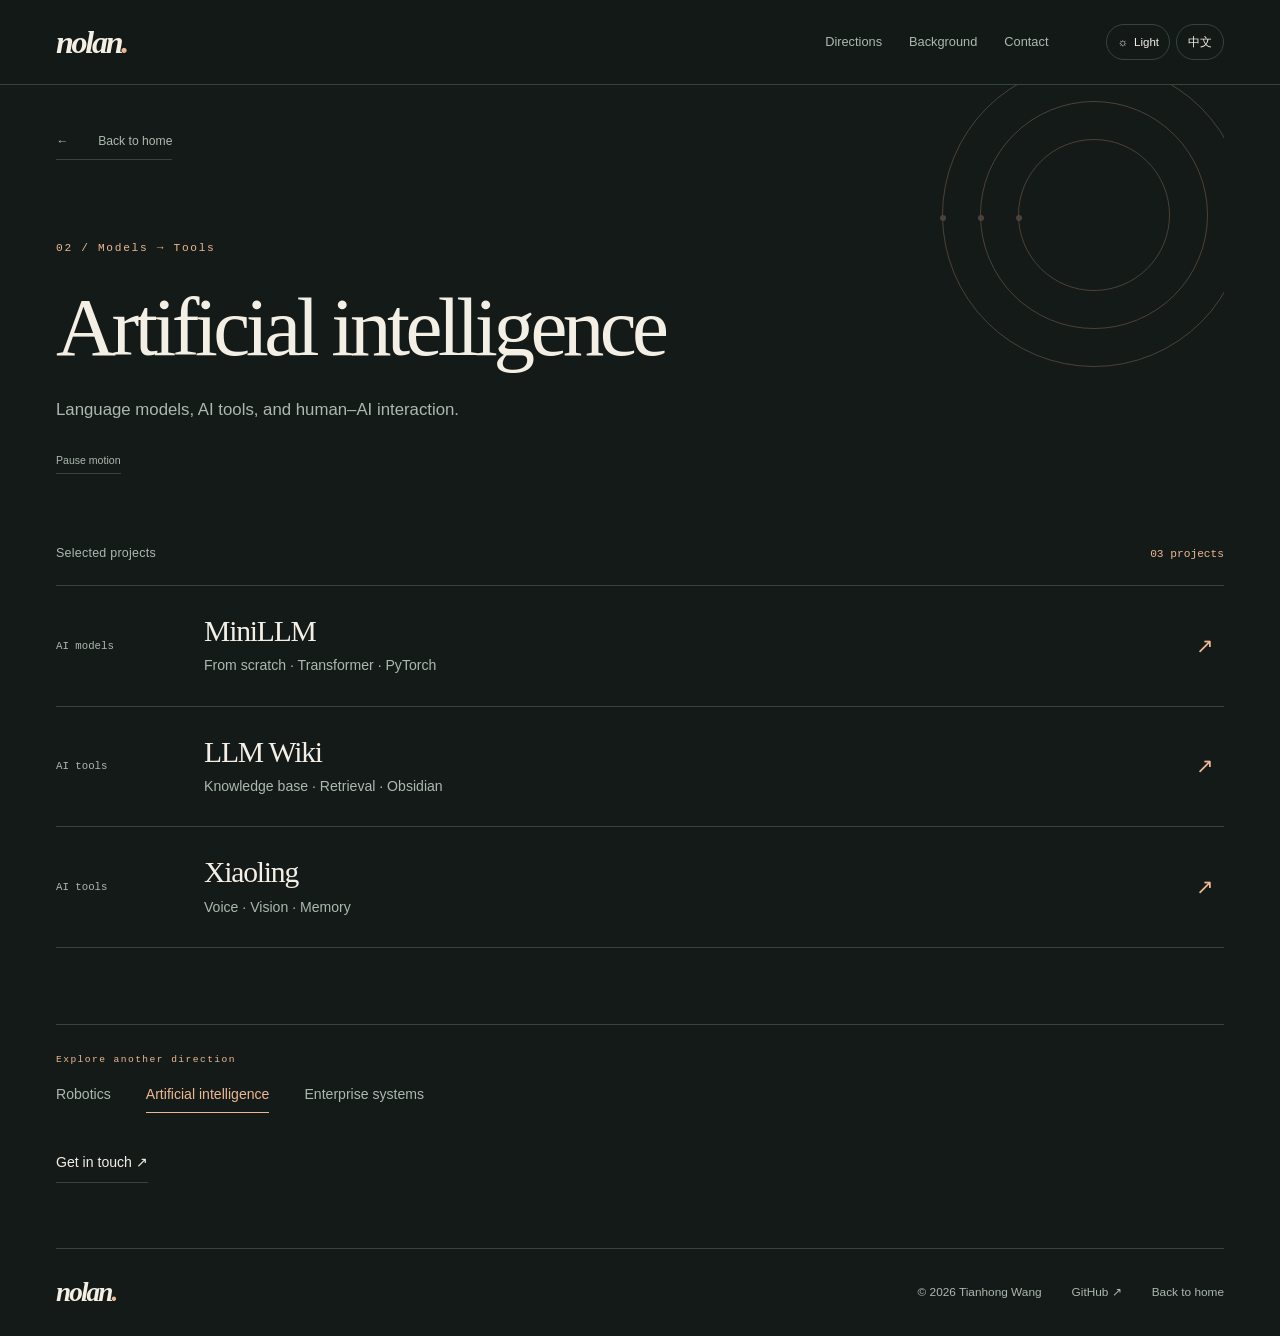
==== ai.html @ d1b62611 "Simplify homepage, add university marks and blend artwork across themes" ====
<!doctype html>
<html lang="en" data-theme="dark" data-page="ai">
<head>
  <meta charset="utf-8">
  <meta name="viewport" content="width=device-width, initial-scale=1">
  <title>Artificial intelligence · Nolan</title>
  <meta name="description" content="Language models, AI tools, and human–AI interaction. Selected artificial intelligence projects by Tianhong Wang (Nolan).">
  <meta name="theme-color" content="#141a18">
  <meta property="og:title" content="Artificial intelligence · Nolan">
  <meta property="og:description" content="Language models, AI tools, and human–AI interaction. Selected artificial intelligence projects by Tianhong Wang (Nolan).">
  <meta property="og:type" content="website">
  <meta property="og:url" content="https://nolanwangth.github.io/ai.html">
  <link rel="canonical" href="https://nolanwangth.github.io/ai.html">
  <link rel="icon" type="image/svg+xml" href="data:image/svg+xml,%3Csvg xmlns='http://www.w3.org/2000/svg' viewBox='0 0 64 64'%3E%3Crect width='64' height='64' rx='14' fill='%23141a18'/%3E%3Cpath d='M18 46V18h6l16 22V18h6v28h-6L24 24v22z' fill='%23edb794'/%3E%3C/svg%3E">
  <script src="preferences.js"></script>
  <link rel="stylesheet" href="style.css">
  <script src="content.js" defer></script>
  <script src="script.js" defer></script>
</head>
<body class="direction-page">
  <a class="skip" href="#main" data-i18n="skip">Skip to content</a>
  <div class="scroll-progress" aria-hidden="true"></div>
  <header class="header">
    <div class="header-inner wrap">
      <a class="brand" href="index.html" aria-label="Nolan home">nolan<span>.</span></a>
      <nav aria-label="Main navigation" data-i18n-aria-label="nav.label">
        <a href="index.html#directions" data-i18n="nav.directions">Directions</a>
        <a href="index.html#about" data-i18n="nav.about">Background</a>
        <a href="index.html#contact" data-i18n="nav.contact">Contact</a>
      </nav>
      <div class="preferences" aria-label="Display preferences" data-i18n-aria-label="preferences">
        <button id="theme-toggle" type="button" aria-label="Switch to light theme"><span aria-hidden="true">☼</span><span class="control-label">Light</span></button>
        <button id="language-toggle" type="button" aria-label="切换到中文" lang="zh-CN">中文</button>
      </div>
    </div>
  </header>
  <main id="main" class="wrap">
    <section class="direction-hero" aria-labelledby="page-title">
      <a class="text-link back-link" href="index.html#directions"><span aria-hidden="true">←</span><span data-i18n="page.back">Back to home</span></a>
      <div class="direction-orbit" aria-hidden="true"><span></span><span></span><span></span></div>
      <p class="eyebrow">02 / <span data-i18n="directions.aiNote">Models → Tools</span></p>
      <h1 id="page-title" data-i18n="directions.ai">Artificial intelligence</h1>
      <p class="direction-summary" data-i18n="directions.aiText">Language models, AI tools, and human–AI interaction.</p>
      <button id="motion-toggle" class="page-motion" type="button" aria-pressed="false" data-i18n="motion.pause">Pause motion</button>
    </section>
    <section class="direction-projects" aria-labelledby="projects-title">
      <div class="project-section-heading"><h2 id="projects-title" data-i18n="page.projects">Selected projects</h2><span data-i18n="page.aiCount">03 projects</span></div>
      <div class="work-list">
        <a class="work-row reveal" data-category="ai" href="https://github.com/Nolanwangth/minillm" target="_blank" rel="noopener noreferrer"><span class="work-category" data-i18n="work.models">AI models</span><div><h3>MiniLLM</h3><p data-i18n="work.minillm">From scratch · Transformer · PyTorch</p></div><span class="arrow" aria-hidden="true">↗</span></a>
        <a class="work-row reveal" data-category="ai" href="https://github.com/Nolanwangth/claude-obsidian-llm-wiki" target="_blank" rel="noopener noreferrer"><span class="work-category" data-i18n="work.tools">AI tools</span><div><h3>LLM Wiki</h3><p data-i18n="work.wiki">Knowledge base · Retrieval · Obsidian</p></div><span class="arrow" aria-hidden="true">↗</span></a>
        <a class="work-row reveal" data-category="ai" href="https://github.com/Nolanwangth/aibot_repo" target="_blank" rel="noopener noreferrer"><span class="work-category" data-i18n="work.tools">AI tools</span><div><h3 data-i18n="work.xiaolingTitle">Xiaoling</h3><p data-i18n="work.xiaoling">Voice · Vision · Memory</p></div><span class="arrow" aria-hidden="true">↗</span></a>
      </div>
    </section>
    <nav class="direction-switch" aria-label="Explore another direction" data-i18n-aria-label="page.switch">
      <p class="eyebrow" data-i18n="page.switch">Explore another direction</p>
      <div>
        <a href="robotics.html" data-i18n="directions.robotics">Robotics</a>
        <a href="ai.html" aria-current="page" data-i18n="directions.ai">Artificial intelligence</a>
        <a href="systems.html" data-i18n="directions.systems">Enterprise systems</a>
      </div>
    </nav>
    <a class="text-link page-contact" href="index.html#contact" data-i18n="page.contact">Get in touch ↗</a>
  </main>
  <footer class="footer wrap"><a class="brand" href="index.html">nolan<span>.</span></a><span>© 2026 Tianhong Wang</span><a href="https://github.com/Nolanwangth" target="_blank" rel="noopener noreferrer">GitHub ↗</a><a href="index.html" data-i18n="page.back">Back to home</a></footer>
</body>
</html>
---- style.css ----
:root {
  color-scheme: dark;
  --bg: #141a18;
  --surface: #1b2420;
  --text: #f3efe5;
  --muted: #acb9af;
  --line: #35453b;
  --accent: #edb794;
  --glow: #567c6440;
  --field: 174, 207, 188;
  --field-accent: 237, 183, 148;
  --header: #141a18ed;
}
:root[data-theme="light"] {
  color-scheme: light;
  --bg: #f4f1e9;
  --surface: #e9e8de;
  --text: #202e27;
  --muted: #526157;
  --line: #c9d0c3;
  --accent: #965035;
  --glow: #9eb89a40;
  --field: 61, 102, 74;
  --field-accent: 143, 89, 53;
  --header: #f4f1e9ed;
}
* { box-sizing: border-box; }
html { scroll-behavior: smooth; scroll-padding-top: 110px; }
body { margin: 0; color: var(--text); background: var(--bg); font: 16px/1.65 -apple-system, BlinkMacSystemFont, "Segoe UI", "PingFang SC", sans-serif; -webkit-font-smoothing: antialiased; }
a { color: inherit; text-decoration: none; }
button { color: inherit; font: inherit; cursor: pointer; }
a, button { -webkit-tap-highlight-color: transparent; }
a:focus-visible, button:focus-visible { outline: 2px solid var(--accent); outline-offset: 6px; }
::selection { color: var(--bg); background: var(--accent); }
.wrap { width: min(1240px, calc(100% - 112px)); margin-inline: auto; }
.skip { position: fixed; z-index: 40; left: 20px; top: -100px; padding: 8px 16px; color: var(--bg); background: var(--text); }
.skip:focus { top: 12px; }
.eyebrow { margin: 0 0 24px; font: .7rem/1.5 "SFMono-Regular", Consolas, monospace; letter-spacing: .15em; color: var(--accent); }
h1, h2, h3, p { margin-top: 0; }
h1, h2 { font-family: Georgia, "Times New Roman", serif; font-weight: 400; letter-spacing: -.055em; }
h2 { font-size: clamp(2.5rem, 4.6vw, 4.5rem); line-height: 1.12; margin-bottom: 26px; }
h2 > span, h2 > em { display: block; }
h2 em { color: var(--accent); font-weight: 400; }
.text-link { display: inline-flex; align-items: center; gap: 30px; border-bottom: 1px solid var(--line); padding-bottom: 8px; font-size: .88rem; }
.text-link:hover { color: var(--accent); }
.text-link > span:last-child { transition: transform .25s; }
.text-link:hover > span:last-child { transform: translate(3px, -3px); }
.scroll-progress { position: fixed; top: 0; left: 0; height: 2px; width: 100%; transform: scaleX(0); transform-origin: left; background: var(--accent); z-index: 40; pointer-events: none; }

/* A compact, persistent navigation makes both preferences available everywhere. */
.header { position: sticky; top: 0; z-index: 20; background: var(--header); backdrop-filter: blur(16px); border-bottom: 1px solid var(--line); }
.header-inner { min-height: 84px; display: flex; align-items: center; justify-content: space-between; gap: 24px; }
.brand { font: italic 600 2rem/1 Georgia, serif; letter-spacing: -.07em; }
.brand span { color: var(--accent); }
.header nav { display: flex; gap: 27px; margin-left: auto; margin-right: 34px; }
.header nav a { color: var(--muted); font-size: .8rem; }
.header nav a:hover { color: var(--text); }
.preferences { display: flex; align-items: center; gap: 6px; }
.preferences button { min-height: 36px; padding: 6px 10px; background: transparent; border: 1px solid var(--line); border-radius: 100px; font-size: .72rem; white-space: nowrap; }
.preferences button:hover { background: var(--surface); border-color: var(--accent); }
#theme-toggle { display: flex; gap: 6px; align-items: center; }
#language-toggle { min-width: 48px; }

/* The opening introduces the person; an ambient field suggests motion and learning. */
.hero { position: relative; overflow: hidden; isolation: isolate; }
.hero::before { content: ""; position: absolute; z-index: -2; width: 850px; height: 850px; max-width: 100vw; right: -10%; top: -20%; background: radial-gradient(ellipse, var(--glow), transparent 68%); animation: glow-drift 16s ease-in-out infinite alternate; }
.hero::after { content: ""; position: absolute; z-index: -2; inset: 0; pointer-events: none; opacity: .3; background-image: radial-gradient(var(--line) .65px, transparent .65px); background-size: 24px 24px; mask-image: linear-gradient(110deg, transparent 30%, #000); }
.hero-field { position: absolute; z-index: -1; inset: 0; width: 100%; height: 100%; pointer-events: none; }
.hero-inner { display: grid; grid-template-columns: minmax(0, 1.5fr) minmax(250px, .65fr); gap: 30px 7%; align-items: center; padding-top: 84px; padding-bottom: 28px; min-height: 720px; }
.hero h1 { margin: 0 0 26px; font-size: clamp(4rem, 6.8vw, 6.6rem); line-height: 1.04; }
.hero h1 > span, .hero h1 > em { display: block; }
.hero h1 > em { color: var(--accent); font-weight: 400; }
.hero-intro { max-width: 505px; margin-bottom: 25px; font-size: .98rem; line-height: 1.85; color: var(--muted); }
.portrait { position: relative; width: min(100%, 265px); margin: 20px auto 0; animation: portrait-float 9s ease-in-out infinite; }
.photo-mat { background: #fff; padding: 10px; transform: rotate(1deg); box-shadow: 10px 12px 0 var(--surface); }
.portrait img { display: block; width: 100%; height: auto; }
.portrait figcaption { padding-top: 30px; }
.portrait figcaption strong { display: block; font-size: .86rem; font-weight: 500; }
.portrait figcaption > span { display: block; font-size: .7rem; color: var(--muted); margin-top: 3px; }
.portrait-mark { position: absolute; right: -28px; top: -40px; color: var(--accent); font-size: 2.3rem; animation: mark-turn 32s linear infinite; }
.hero-foot { grid-column: 1 / -1; display: flex; gap: 26px; align-items: center; margin-top: 48px; color: var(--muted); font: .62rem/1.5 "SFMono-Regular", Consolas, monospace; letter-spacing: .09em; }
.hero-foot > a { margin-left: auto; font-size: 1.5rem; color: var(--accent); }
#motion-toggle { padding: 4px 0; background: transparent; border: 0; border-bottom: 1px solid var(--line); font: inherit; letter-spacing: 0; }

/* Open columns and ruled lists replace the former project cards and diagrams. */
.section { padding-block: 100px; border-top: 1px solid var(--line); }
.section-heading { display: grid; grid-template-columns: minmax(0, 1.5fr) minmax(0, .8fr); gap: 12px 9%; }
.section-heading .eyebrow { grid-column: 1 / -1; }
.section-heading h2 { margin-bottom: 0; }
.section-heading .section-intro { align-self: end; margin-bottom: 8px; }
.section-intro { max-width: 530px; color: var(--muted); font-size: 1rem; }
.direction-grid { display: grid; grid-template-columns: repeat(3, minmax(0, 1fr)); gap: 45px; margin-top: 60px; }
.direction { display: flex; flex-direction: column; border-top: 1px solid var(--line); padding-top: 23px; container-type: inline-size; transition: border-color .25s; }
.direction:hover { border-color: var(--accent); }
.direction-index { display: flex; justify-content: space-between; font: .72rem monospace; color: var(--accent); margin-bottom: 28px; }
.direction-index::after { content: "↗"; font-size: 1.1rem; transition: transform .25s; }
.direction:hover .direction-index::after { transform: translate(3px, -3px); }
.direction-visual { display: block; aspect-ratio: 3 / 2; width: 100%; overflow: hidden; background: radial-gradient(ellipse at 50% 60%, var(--glow), transparent 70%); margin-bottom: 25px; }
.direction-visual img { display: block; width: 100%; height: 100%; object-fit: cover; transition: transform .8s cubic-bezier(.2,.65,.25,1); }
.direction:hover .direction-visual img { transform: scale(1.045); }
.direction h3 { margin-bottom: 16px; font: normal clamp(1.2rem, 2.15vw, 2rem)/1.12 Georgia, serif; font-size: clamp(1.2rem, 8.8cqw, 2.35rem); letter-spacing: -.04em; white-space: nowrap; }
.direction:hover h3 { color: var(--accent); }
.direction:focus-visible h3 { color: var(--accent); }
.direction p { color: var(--muted); font-size: .9rem; line-height: 1.8; margin-bottom: 26px; }
.direction-note { margin-top: auto; color: var(--accent); font: .7rem/1.5 "SFMono-Regular", Consolas, monospace; }
.work-heading { display: flex; justify-content: space-between; align-items: end; gap: 30px; margin-bottom: 38px; }
.work-heading h2 { margin-bottom: 0; }
.work-heading .text-link { white-space: nowrap; }
.work-list { border-top: 1px solid var(--line); }
.work-row { display: grid; grid-template-columns: 120px minmax(0, 1fr) 28px; gap: 28px; align-items: center; padding: 28px 0; border-bottom: 1px solid var(--line); }
.work-category { font: .67rem/1.5 "SFMono-Regular", Consolas, monospace; color: var(--muted); }
.work-row h3 { margin: 0 0 5px; font: normal 1.85rem/1.2 Georgia, serif; letter-spacing: -.04em; }
.work-row p { color: var(--muted); font-size: .88rem; margin-bottom: 0; }
.work-row > div { transition: transform .3s ease; }
.work-row:hover > div { transform: translateX(7px); }
.work-row:hover h3 { color: var(--accent); }
.arrow { font-size: 1.3rem; color: var(--accent); transition: transform .3s ease; }
.work-row:hover .arrow { transform: translate(3px, -3px); }
.about { display: grid; grid-template-columns: minmax(0, 1fr) minmax(0, 1fr); gap: 9%; }
.about h2 { font-size: clamp(2.2rem, 3.5vw, 3.5rem); }
.about-copy > p:last-child { max-width: 470px; color: var(--muted); font-size: .93rem; line-height: 1.85; }
.background-list { align-self: center; }
.background-label { color: var(--muted); font: .65rem/1.5 "SFMono-Regular", Consolas, monospace; letter-spacing: .1em; text-transform: uppercase; margin-bottom: 16px; }
.education-row, .racing-note { display: grid; grid-template-columns: 56px minmax(0, 1fr); gap: 18px; border-top: 1px solid var(--line); padding: 23px 0; }
.degree-label { display: block; color: var(--accent); font: .6rem/1.5 "SFMono-Regular", Consolas, monospace; margin-bottom: 5px; }
.school-mark { display: grid; place-items: center; width: 56px; height: 56px; padding: 6px; background: #fff; border-radius: 4px; align-self: center; }
.school-mark img { display: block; width: 100%; height: 100%; object-fit: contain; }
.westlake-mark img { object-fit: cover; object-position: left center; }
.experience-group { margin-top: 36px; }
.racing-note > span:first-child { color: var(--accent); font: .62rem/1.6 "SFMono-Regular", Consolas, monospace; padding-top: 3px; }
.education-row h3 { font-size: 1rem; font-weight: 500; line-height: 1.45; margin-bottom: 4px; }
.education-row p, .racing-note p { color: var(--muted); font-size: .77rem; margin-bottom: 0; }
.racing-note { grid-template-columns: 82px minmax(0, 1fr) auto; padding-bottom: 0; }
.racing-note strong { font-size: .83rem; font-weight: 500; }
.racing-note > span:last-child { color: var(--accent); }
.contact { display: grid; grid-template-columns: minmax(0, 1fr) minmax(0, 1fr); align-items: center; gap: 9%; }
.contact h2 { font-size: clamp(2.5rem, 3.6vw, 3.6rem); margin: 0; }
.contact-list { font-style: normal; }
.contact-list a { display: grid; grid-template-columns: minmax(0, 1fr) 20px; gap: 5px 16px; padding: 22px 0; border-bottom: 1px solid var(--line); }
.contact-list a:first-child { border-top: 1px solid var(--line); }
.contact-list a > span:first-child { color: var(--muted); font: .65rem monospace; text-transform: uppercase; letter-spacing: .08em; }
.contact-list strong { grid-column: 1; font-size: clamp(.83rem, 1.3vw, 1.1rem); font-weight: 400; overflow-wrap: anywhere; }
.contact-list a > span:last-child { grid-column: 2; grid-row: 1 / 3; align-self: center; color: var(--accent); }
.contact-list a:hover strong { color: var(--accent); }
.footer { display: flex; align-items: center; gap: 30px; border-top: 1px solid var(--line); padding-block: 30px; font-size: .74rem; color: var(--muted); }
.footer .brand { color: var(--text); font-size: 1.7rem; margin-right: auto; }
.footer a:hover { color: var(--accent); }

/* Independent direction pages use the same palette and a quieter opening. */
.direction-hero { position: relative; isolation: isolate; overflow: hidden; padding-block: 42px 70px; }
.back-link { margin-bottom: 80px; color: var(--muted); font-size: .76rem; }
.direction-hero h1 { margin-bottom: 22px; font-size: clamp(1.6rem, 6.5vw, 5.7rem); line-height: 1.12; white-space: nowrap; }
.direction-summary { max-width: 650px; color: var(--muted); font-size: 1.05rem; margin-bottom: 0; }
.direction-page #motion-toggle { display: block; margin-top: 24px; color: var(--muted); font-size: .66rem; }
.direction-hero > h1, .direction-summary { animation: rise-in .7s both; }
.direction-summary { animation-delay: .12s; }
.direction-orbit { position: absolute; z-index: -1; width: 380px; height: 380px; right: -60px; top: -60px; opacity: .25; pointer-events: none; }
.direction-orbit span { position: absolute; inset: 10%; border: 1px solid var(--accent); border-radius: 50%; animation: orbit-turn 24s linear infinite; }
.direction-orbit span:nth-child(2) { inset: 20%; animation-direction: reverse; animation-duration: 32s; }
.direction-orbit span:nth-child(3) { inset: 30%; animation-duration: 18s; }
.direction-orbit span::after { content: ""; position: absolute; top: 50%; left: -3px; width: 6px; height: 6px; background: var(--accent); border-radius: 50%; }
.project-section-heading { display: flex; align-items: center; justify-content: space-between; gap: 20px; margin-bottom: 22px; }
.project-section-heading h2 { font: 400 .78rem/1.5 -apple-system, BlinkMacSystemFont, "Segoe UI", sans-serif; letter-spacing: .02em; margin: 0; color: var(--muted); }
.project-section-heading > span { color: var(--accent); font: .7rem monospace; }
.direction-switch { margin-top: 76px; padding-block: 28px; border-top: 1px solid var(--line); }
.direction-switch .eyebrow { margin-bottom: 16px; font-size: .6rem; }
.direction-switch > div { display: flex; flex-wrap: wrap; gap: 18px 35px; }
.direction-switch a { font-size: .88rem; color: var(--muted); padding-bottom: 5px; border-bottom: 1px solid transparent; }
.direction-switch a:hover, .direction-switch a[aria-current="page"] { color: var(--accent); border-color: var(--accent); }
.page-contact { margin-block: 10px 65px; }
@keyframes orbit-turn { to { transform: rotate(360deg); } }

/* Motion never hides content unless the observer has been initialized. */
@keyframes glow-drift { to { transform: translate(-8%, 8%) scale(1.15); } }
@keyframes portrait-float { 50% { transform: translateY(-7px); } }
@keyframes mark-turn { to { transform: rotate(360deg); } }
@keyframes rise-in { from { opacity: 0; transform: translateY(18px); } to { opacity: 1; transform: translateY(0); } }
.hero-copy > * { animation: rise-in .75s both; }
.hero-copy > :nth-child(2) { animation-delay: .1s; }
.hero-copy > :nth-child(3) { animation-delay: .2s; }
.hero-copy > :nth-child(4) { animation-delay: .3s; }
.motion-ready .reveal { opacity: 0; transform: translateY(22px); transition: opacity .7s ease, transform .7s ease; }
.motion-ready .reveal.is-visible { opacity: 1; transform: none; }
.direction:nth-child(2) { transition-delay: .08s; }
.direction:nth-child(3) { transition-delay: .16s; }
html.motion-paused { scroll-behavior: auto; }
.motion-paused *, .motion-paused *::before, .motion-paused *::after { animation: none !important; transition: none !important; }
.motion-paused .reveal { opacity: 1; transform: none; }
:lang(zh-CN) h1, :lang(zh-CN) h2, :lang(zh-CN) .direction h3 { font-family: "Songti SC", "Noto Serif CJK SC", "STSong", serif; letter-spacing: -.02em; }
:lang(zh-CN) h1 { line-height: 1.22; font-size: clamp(3.5rem, 5.6vw, 5.6rem); }
:lang(zh-CN) h2 { line-height: 1.35; }
:lang(zh-CN) h1 em, :lang(zh-CN) h2 em { font-style: normal; }
:lang(zh-CN) .hero-intro, :lang(zh-CN) .direction p, :lang(zh-CN) .about-copy > p:last-child { line-height: 2; }
@media (max-width: 1000px) {
  .wrap { width: calc(100% - 64px); }
  .header nav { gap: 20px; margin-right: 12px; }
  .hero-inner { gap: 35px; grid-template-columns: minmax(0, 1fr) 235px; }
  .hero h1 { font-size: 4.6rem; }
  :lang(zh-CN) .hero h1 { font-size: 3.9rem; }
  .direction-grid { gap: 28px; }
  .about, .contact { gap: 6%; }
}
@media (max-width: 740px) {
  html { scroll-padding-top: 140px; }
  .wrap { width: calc(100% - 40px); }
  .header-inner { flex-wrap: wrap; gap: 12px; padding-block: 16px 12px; min-height: 0; }
  .header .brand { font-size: 1.75rem; }
  .preferences { margin-left: auto; }
  .header nav { order: 3; width: 100%; margin: 0; justify-content: space-between; gap: 12px; }
  .header nav a { font-size: .74rem; }
  .hero-inner { grid-template-columns: 1fr; padding-top: 50px; gap: 40px; }
  .hero h1 { font-size: clamp(3.3rem, 9.7vw, 4.6rem); }
  :lang(zh-CN) .hero h1 { font-size: clamp(2.8rem, 9vw, 4rem); }
  .hero-intro { max-width: 480px; font-size: .91rem; }
  .portrait { width: 220px; margin: 0 16px 0 auto; }
  .portrait-mark { right: -16px; top: -30px; font-size: 1.8rem; }
  .hero-foot { margin-top: 4px; gap: 16px; font-size: .54rem; letter-spacing: .04em; }
  .section { padding-block: 66px; }
  h2 { font-size: clamp(2.3rem, 7vw, 3.4rem); }
  .section-heading { display: block; }
  .section-heading h2 { margin-bottom: 24px; }
  .direction-grid { grid-template-columns: 1fr; gap: 32px; margin-top: 36px; }
  .direction { display: grid; grid-template-columns: 28px minmax(0, 1fr); gap: 10px 16px; }
  .direction-index { grid-column: 1; grid-row: 1; margin: 7px 0 0; }
  .direction-index::after { display: none; }
  .direction h3 { grid-column: 2; grid-row: 1; margin: 0; font-size: clamp(1.2rem, 8.8cqw, 2rem); }
  .direction-visual { grid-column: 1 / -1; grid-row: 2; margin-block: 10px 8px; }
  .direction p { grid-column: 1 / -1; grid-row: 3; margin-bottom: 2px; }
  .direction-note { grid-column: 1 / -1; grid-row: 4; }
  .work-heading { display: block; }
  .work-heading .text-link { margin-top: 22px; }
  .work-row { grid-template-columns: minmax(0, 1fr) 22px; gap: 9px; padding-block: 23px; }
  .work-category { grid-column: 1; }
  .work-row > div { grid-column: 1; }
  .work-row .arrow { grid-column: 2; grid-row: 1 / 3; }
  .work-row h3 { font-size: 1.65rem; }
  .work-row p { font-size: .84rem; }
  .about, .contact { grid-template-columns: 1fr; gap: 28px; }
  .about h2, .contact h2 { font-size: clamp(2rem, 6.5vw, 3rem); }
  .contact-list strong { font-size: .95rem; }
  .footer { flex-wrap: wrap; gap: 18px; font-size: .68rem; }
  .footer .brand { width: 100%; }
  .direction-hero { padding-block: 28px 48px; }
  .back-link { margin-bottom: 55px; }
  .direction-summary { font-size: .91rem; }
  .direction-orbit { width: 250px; height: 250px; right: -100px; opacity: .16; }
  .direction-switch { margin-top: 52px; }
  .direction-switch > div { gap: 14px 22px; }
  .direction-switch a { font-size: .76rem; }
}
@media (max-width: 360px) {
  .hero-foot { flex-wrap: wrap; }
  .hero h1 { font-size: 3rem; }
  .preferences button { padding-inline: 8px; }
  .contact-list strong { font-size: .86rem; }
}
@media (prefers-reduced-motion: reduce) {
  html { scroll-behavior: auto; }
  *, *::before, *::after { animation: none !important; transition: none !important; }
  .motion-ready .reveal { opacity: 1; transform: none; }
}
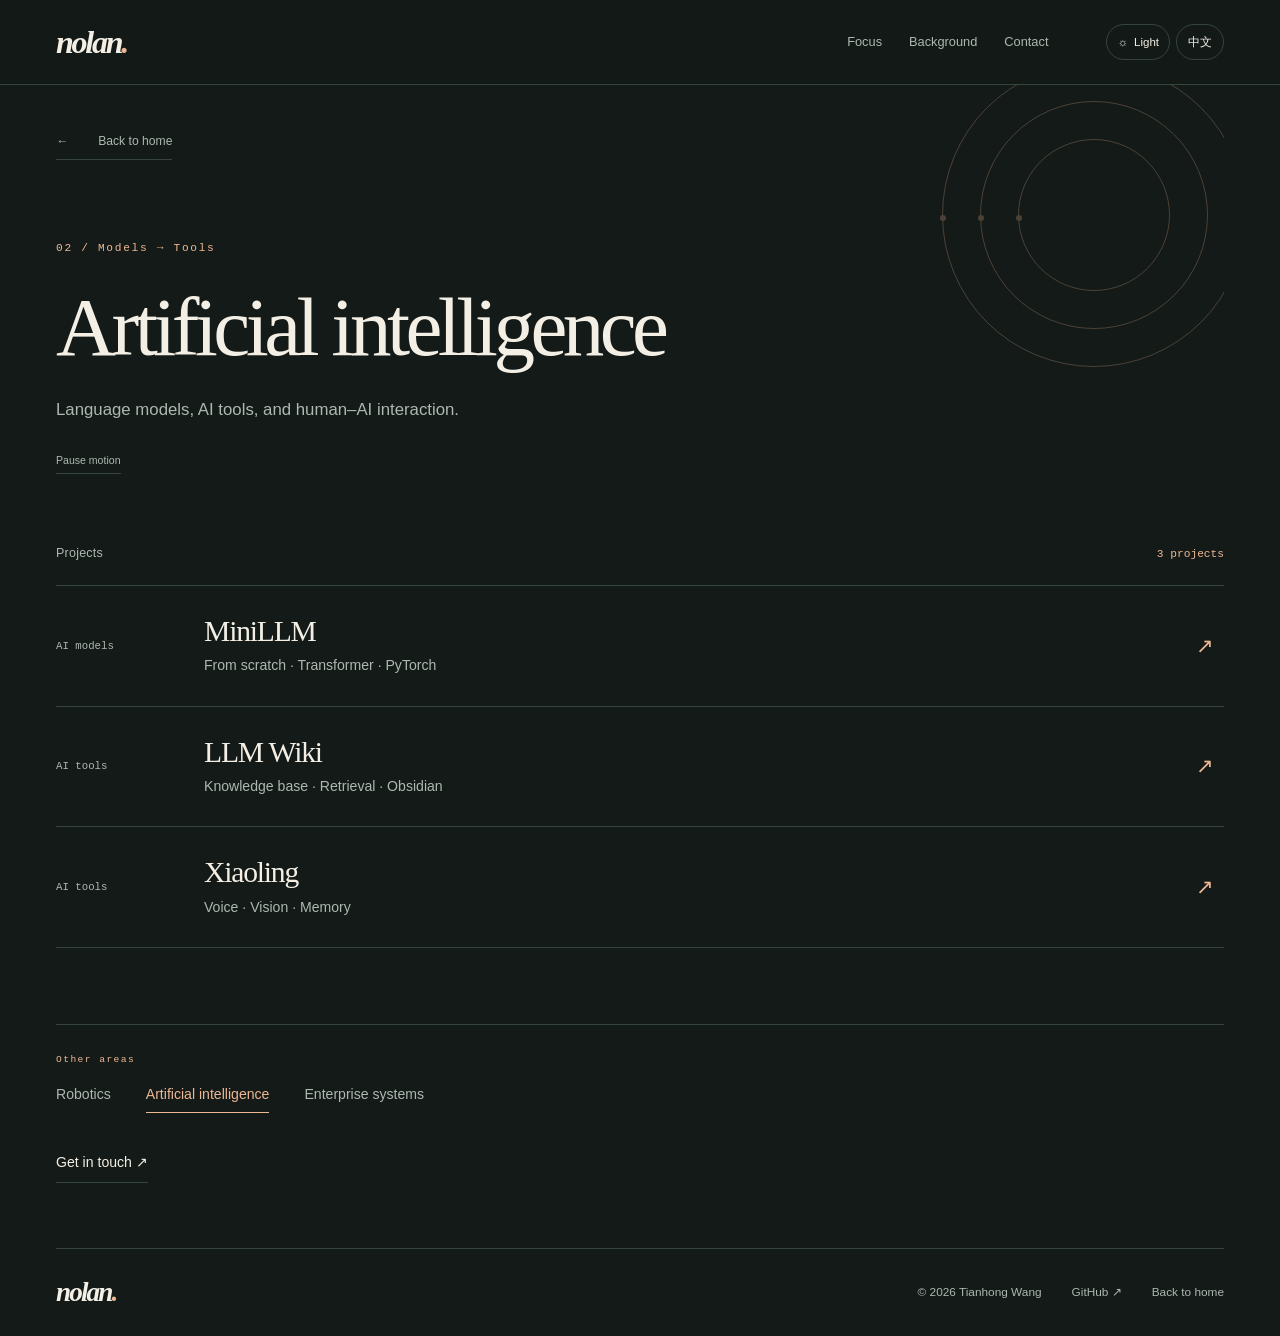
==== commit a792d1ea: "Refine bilingual copy and adapt university marks to dark theme" ====
--- a/ai.html
+++ b/ai.html
@@ -24,7 +24,7 @@
     <div class="header-inner wrap">
       <a class="brand" href="index.html" aria-label="Nolan home">nolan<span>.</span></a>
       <nav aria-label="Main navigation" data-i18n-aria-label="nav.label">
-        <a href="index.html#directions" data-i18n="nav.directions">Directions</a>
+        <a href="index.html#directions" data-i18n="nav.directions">Focus</a>
         <a href="index.html#about" data-i18n="nav.about">Background</a>
         <a href="index.html#contact" data-i18n="nav.contact">Contact</a>
       </nav>
@@ -44,15 +44,15 @@
       <button id="motion-toggle" class="page-motion" type="button" aria-pressed="false" data-i18n="motion.pause">Pause motion</button>
     </section>
     <section class="direction-projects" aria-labelledby="projects-title">
-      <div class="project-section-heading"><h2 id="projects-title" data-i18n="page.projects">Selected projects</h2><span data-i18n="page.aiCount">03 projects</span></div>
+      <div class="project-section-heading"><h2 id="projects-title" data-i18n="page.projects">Projects</h2><span data-i18n="page.aiCount">3 projects</span></div>
       <div class="work-list">
         <a class="work-row reveal" data-category="ai" href="https://github.com/Nolanwangth/minillm" target="_blank" rel="noopener noreferrer"><span class="work-category" data-i18n="work.models">AI models</span><div><h3>MiniLLM</h3><p data-i18n="work.minillm">From scratch · Transformer · PyTorch</p></div><span class="arrow" aria-hidden="true">↗</span></a>
         <a class="work-row reveal" data-category="ai" href="https://github.com/Nolanwangth/claude-obsidian-llm-wiki" target="_blank" rel="noopener noreferrer"><span class="work-category" data-i18n="work.tools">AI tools</span><div><h3>LLM Wiki</h3><p data-i18n="work.wiki">Knowledge base · Retrieval · Obsidian</p></div><span class="arrow" aria-hidden="true">↗</span></a>
         <a class="work-row reveal" data-category="ai" href="https://github.com/Nolanwangth/aibot_repo" target="_blank" rel="noopener noreferrer"><span class="work-category" data-i18n="work.tools">AI tools</span><div><h3 data-i18n="work.xiaolingTitle">Xiaoling</h3><p data-i18n="work.xiaoling">Voice · Vision · Memory</p></div><span class="arrow" aria-hidden="true">↗</span></a>
       </div>
     </section>
-    <nav class="direction-switch" aria-label="Explore another direction" data-i18n-aria-label="page.switch">
-      <p class="eyebrow" data-i18n="page.switch">Explore another direction</p>
+    <nav class="direction-switch" aria-label="Other areas" data-i18n-aria-label="page.switch">
+      <p class="eyebrow" data-i18n="page.switch">Other areas</p>
       <div>
         <a href="robotics.html" data-i18n="directions.robotics">Robotics</a>
         <a href="ai.html" aria-current="page" data-i18n="directions.ai">Artificial intelligence</a>
--- a/style.css
+++ b/style.css
@@ -123,9 +123,13 @@
 .background-label { color: var(--muted); font: .65rem/1.5 "SFMono-Regular", Consolas, monospace; letter-spacing: .1em; text-transform: uppercase; margin-bottom: 16px; }
 .education-row, .racing-note { display: grid; grid-template-columns: 56px minmax(0, 1fr); gap: 18px; border-top: 1px solid var(--line); padding: 23px 0; }
 .degree-label { display: block; color: var(--accent); font: .6rem/1.5 "SFMono-Regular", Consolas, monospace; margin-bottom: 5px; }
-.school-mark { display: grid; place-items: center; width: 56px; height: 56px; padding: 6px; background: #fff; border-radius: 4px; align-self: center; }
+.school-mark { display: grid; place-items: center; width: 56px; height: 56px; padding: 6px; align-self: center; }
 .school-mark img { display: block; width: 100%; height: 100%; object-fit: contain; }
 .westlake-mark img { object-fit: cover; object-position: left center; }
+.kit-mark .kit-dark { display: none; }
+[data-theme="dark"] .kit-mark .kit-light { display: none; }
+[data-theme="dark"] .kit-mark .kit-dark { display: block; }
+.cumt-mark img { border-radius: 50%; }
 .experience-group { margin-top: 36px; }
 .racing-note > span:first-child { color: var(--accent); font: .62rem/1.6 "SFMono-Regular", Consolas, monospace; padding-top: 3px; }
 .education-row h3 { font-size: 1rem; font-weight: 500; line-height: 1.45; margin-bottom: 4px; }
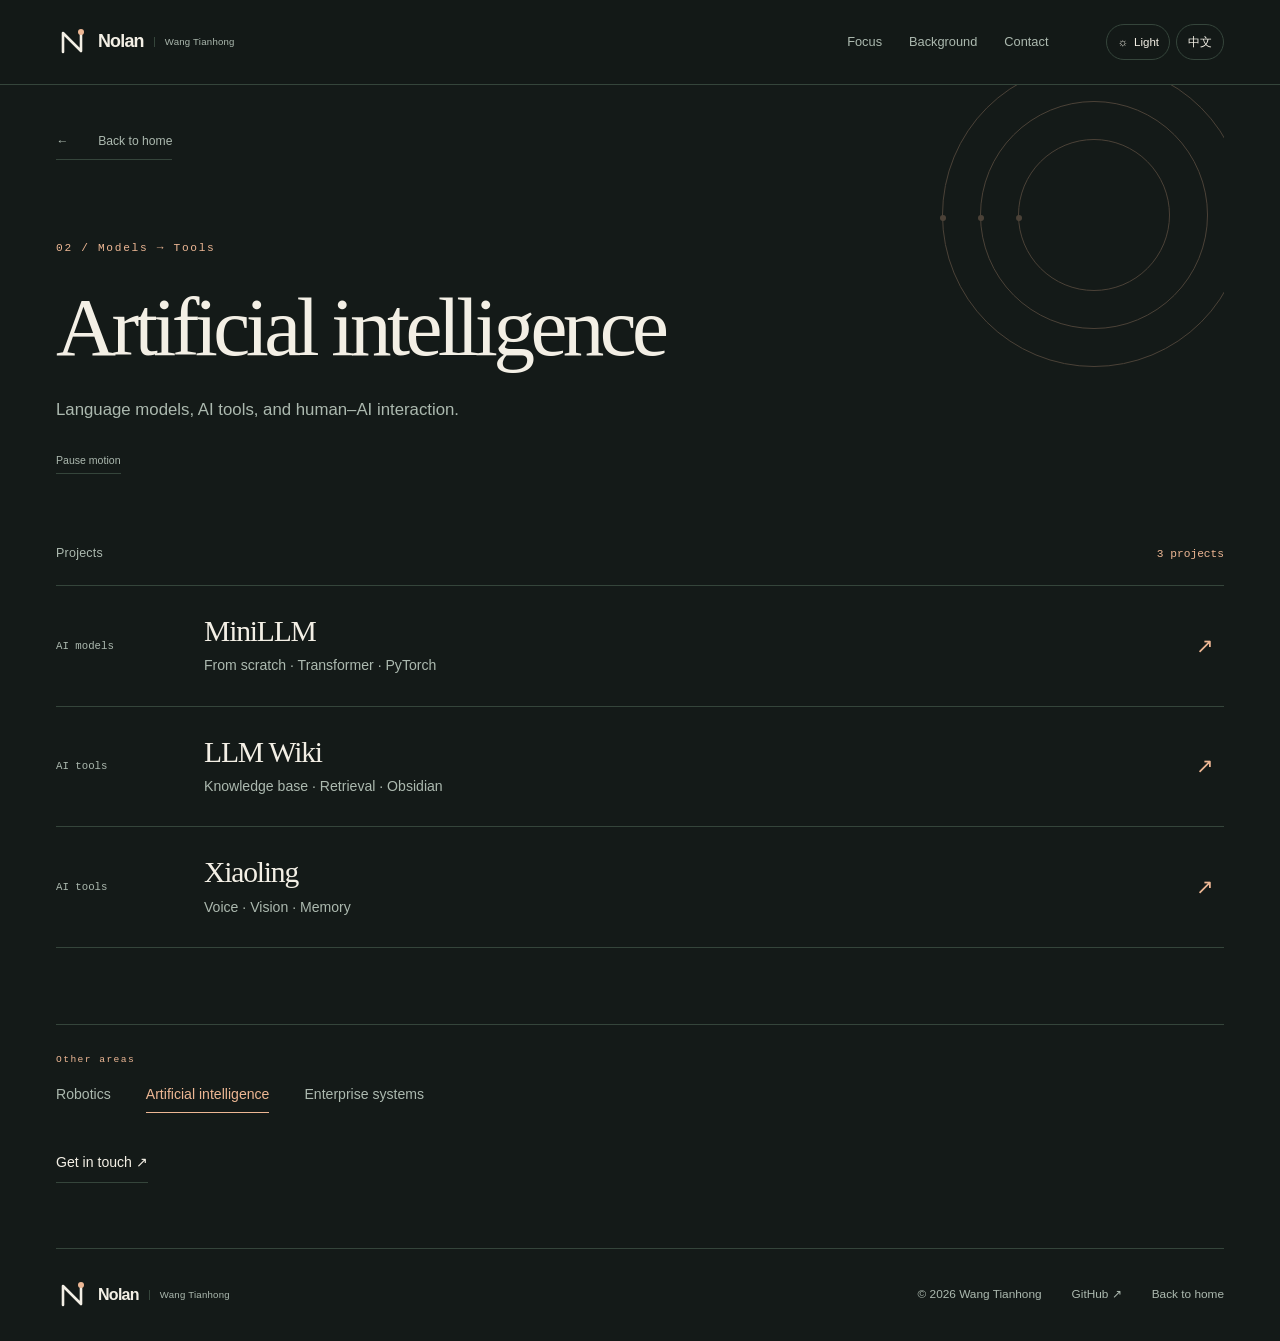
==== commit 2c129ea7: "Draft Nolan identity and align Wang Tianhong bilingual names" ====
--- a/ai.html
+++ b/ai.html
@@ -4,14 +4,14 @@
   <meta charset="utf-8">
   <meta name="viewport" content="width=device-width, initial-scale=1">
   <title>Artificial intelligence · Nolan</title>
-  <meta name="description" content="Language models, AI tools, and human–AI interaction. Selected artificial intelligence projects by Tianhong Wang (Nolan).">
+  <meta name="description" content="Language models, AI tools, and human–AI interaction. Selected artificial intelligence projects by Wang Tianhong (Nolan).">
   <meta name="theme-color" content="#141a18">
   <meta property="og:title" content="Artificial intelligence · Nolan">
-  <meta property="og:description" content="Language models, AI tools, and human–AI interaction. Selected artificial intelligence projects by Tianhong Wang (Nolan).">
+  <meta property="og:description" content="Language models, AI tools, and human–AI interaction. Selected artificial intelligence projects by Wang Tianhong (Nolan).">
   <meta property="og:type" content="website">
   <meta property="og:url" content="https://nolanwangth.github.io/ai.html">
   <link rel="canonical" href="https://nolanwangth.github.io/ai.html">
-  <link rel="icon" type="image/svg+xml" href="data:image/svg+xml,%3Csvg xmlns='http://www.w3.org/2000/svg' viewBox='0 0 64 64'%3E%3Crect width='64' height='64' rx='14' fill='%23141a18'/%3E%3Cpath d='M18 46V18h6l16 22V18h6v28h-6L24 24v22z' fill='%23edb794'/%3E%3C/svg%3E">
+  <link rel="icon" type="image/svg+xml" href="assets/nolan-favicon.svg">
   <script src="preferences.js"></script>
   <link rel="stylesheet" href="style.css">
   <script src="content.js" defer></script>
@@ -22,7 +22,7 @@
   <div class="scroll-progress" aria-hidden="true"></div>
   <header class="header">
     <div class="header-inner wrap">
-      <a class="brand" href="index.html" aria-label="Nolan home">nolan<span>.</span></a>
+      <a class="brand" href="index.html" aria-label="Nolan home" data-i18n-aria-label="brand.home"><svg class="brand-symbol" xmlns="http://www.w3.org/2000/svg" viewBox="0 0 32 32" aria-hidden="true" focusable="false"><path d="M7 26V7L25 25V6" fill="none" stroke="currentColor" stroke-width="2.6" stroke-linecap="round" stroke-linejoin="round"/><circle class="brand-node" cx="25" cy="6" r="3"/></svg><span class="brand-name">Nolan</span><span class="brand-identity" data-i18n="brand.identity">Wang Tianhong</span></a>
       <nav aria-label="Main navigation" data-i18n-aria-label="nav.label">
         <a href="index.html#directions" data-i18n="nav.directions">Focus</a>
         <a href="index.html#about" data-i18n="nav.about">Background</a>
@@ -61,6 +61,6 @@
     </nav>
     <a class="text-link page-contact" href="index.html#contact" data-i18n="page.contact">Get in touch ↗</a>
   </main>
-  <footer class="footer wrap"><a class="brand" href="index.html">nolan<span>.</span></a><span>© 2026 Tianhong Wang</span><a href="https://github.com/Nolanwangth" target="_blank" rel="noopener noreferrer">GitHub ↗</a><a href="index.html" data-i18n="page.back">Back to home</a></footer>
+  <footer class="footer wrap"><a class="brand" href="index.html" aria-label="Nolan home" data-i18n-aria-label="brand.home"><svg class="brand-symbol" xmlns="http://www.w3.org/2000/svg" viewBox="0 0 32 32" aria-hidden="true" focusable="false"><path d="M7 26V7L25 25V6" fill="none" stroke="currentColor" stroke-width="2.6" stroke-linecap="round" stroke-linejoin="round"/><circle class="brand-node" cx="25" cy="6" r="3"/></svg><span class="brand-name">Nolan</span><span class="brand-identity" data-i18n="brand.identity">Wang Tianhong</span></a><span data-i18n="footer.copyright">© 2026 Wang Tianhong</span><a href="https://github.com/Nolanwangth" target="_blank" rel="noopener noreferrer">GitHub ↗</a><a href="index.html" data-i18n="page.back">Back to home</a></footer>
 </body>
 </html>
--- a/style.css
+++ b/style.css
@@ -50,8 +50,11 @@
 /* A compact, persistent navigation makes both preferences available everywhere. */
 .header { position: sticky; top: 0; z-index: 20; background: var(--header); backdrop-filter: blur(16px); border-bottom: 1px solid var(--line); }
 .header-inner { min-height: 84px; display: flex; align-items: center; justify-content: space-between; gap: 24px; }
-.brand { font: italic 600 2rem/1 Georgia, serif; letter-spacing: -.07em; }
-.brand span { color: var(--accent); }
+.brand { display: inline-flex; align-items: center; gap: 10px; color: var(--text); font: 600 1.12rem/1.1 -apple-system, BlinkMacSystemFont, "Segoe UI", sans-serif; letter-spacing: -.045em; white-space: nowrap; }
+.brand-symbol { display: block; width: 32px; height: 32px; flex: 0 0 auto; }
+.brand-node { fill: var(--accent); }
+.brand-identity { font-size: .6rem; font-weight: 400; letter-spacing: .025em; color: var(--muted); padding-left: 10px; border-left: 1px solid var(--line); }
+.brand:hover .brand-node { fill: var(--text); }
 .header nav { display: flex; gap: 27px; margin-left: auto; margin-right: 34px; }
 .header nav a { color: var(--muted); font-size: .8rem; }
 .header nav a:hover { color: var(--text); }
@@ -147,7 +150,7 @@
 .contact-list a > span:last-child { grid-column: 2; grid-row: 1 / 3; align-self: center; color: var(--accent); }
 .contact-list a:hover strong { color: var(--accent); }
 .footer { display: flex; align-items: center; gap: 30px; border-top: 1px solid var(--line); padding-block: 30px; font-size: .74rem; color: var(--muted); }
-.footer .brand { color: var(--text); font-size: 1.7rem; margin-right: auto; }
+.footer .brand { color: var(--text); font-size: 1rem; margin-right: auto; }
 .footer a:hover { color: var(--accent); }
 
 /* Independent direction pages use the same palette and a quieter opening. */
@@ -208,7 +211,8 @@
   html { scroll-padding-top: 140px; }
   .wrap { width: calc(100% - 40px); }
   .header-inner { flex-wrap: wrap; gap: 12px; padding-block: 16px 12px; min-height: 0; }
-  .header .brand { font-size: 1.75rem; }
+  .header .brand { font-size: 1rem; gap: 8px; }
+  .header .brand-symbol { width: 26px; height: 26px; }
   .preferences { margin-left: auto; }
   .header nav { order: 3; width: 100%; margin: 0; justify-content: space-between; gap: 12px; }
   .header nav a { font-size: .74rem; }
@@ -263,3 +267,9 @@
   *, *::before, *::after { animation: none !important; transition: none !important; }
   .motion-ready .reveal { opacity: 1; transform: none; }
 }
+
+@media (max-width: 360px) {
+  .header .brand { font-size: .9rem; gap: 6px; }
+  .header .brand-symbol { width: 22px; height: 22px; }
+  .header .brand-identity { font-size: .5rem; padding-left: 8px; }
+}
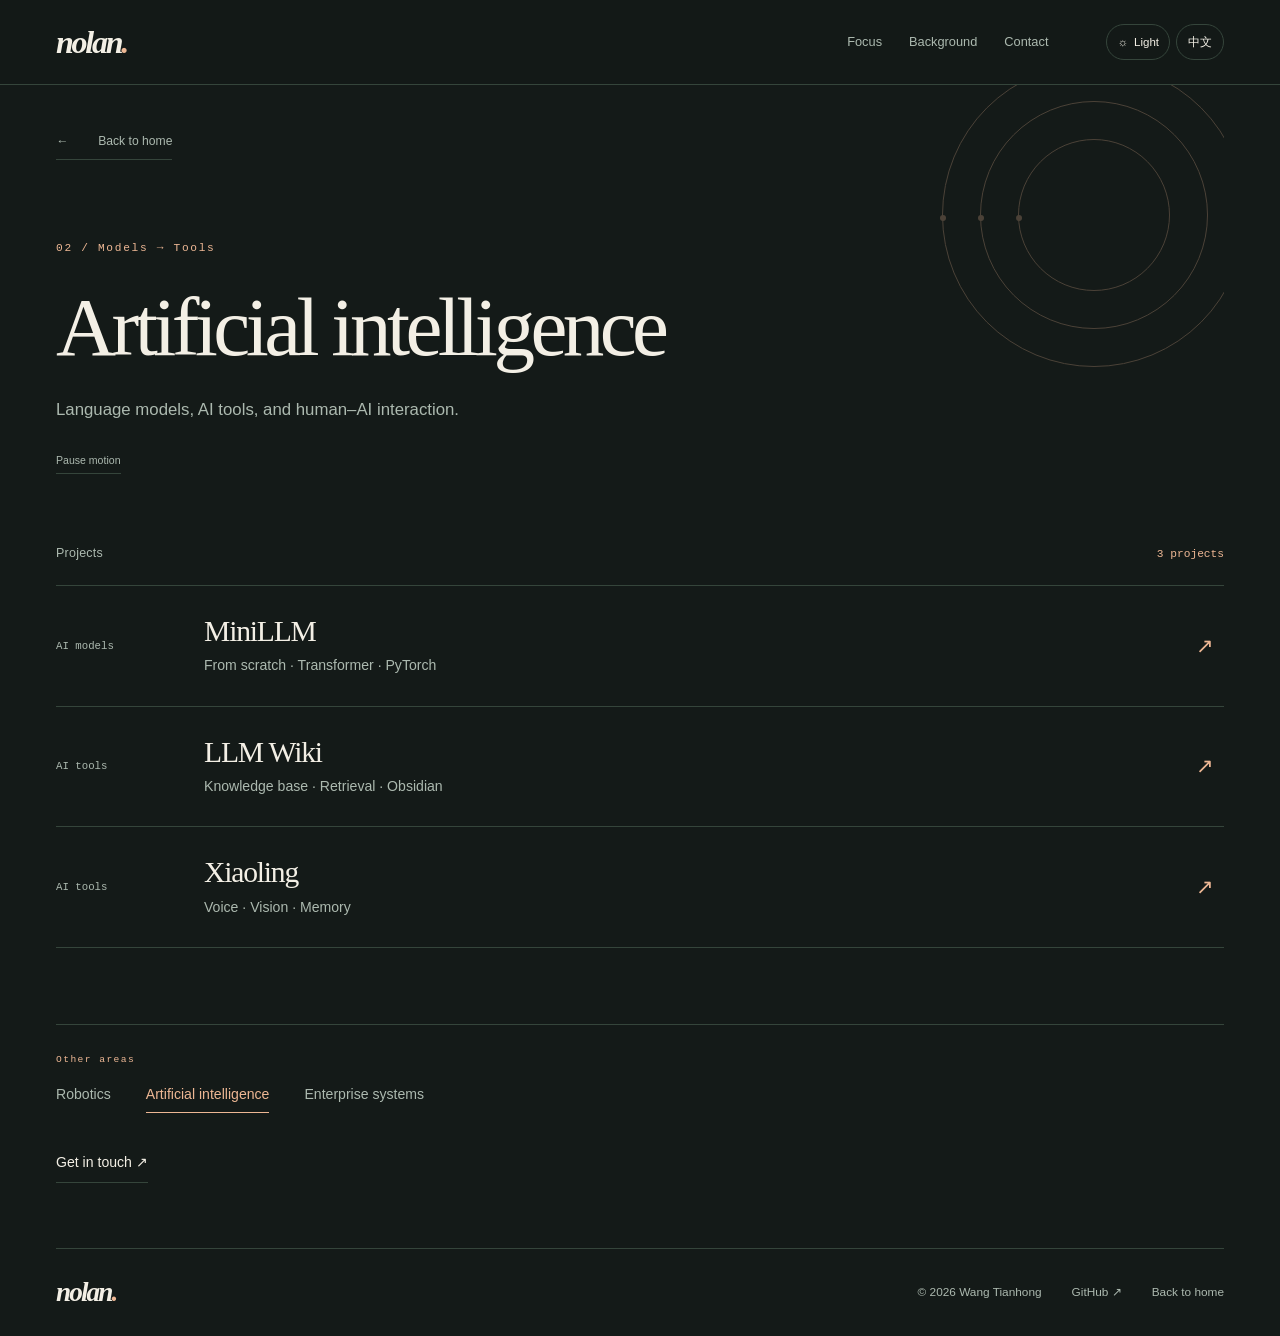
==== commit 53eb66ba: "Restore original wordmark while retaining corrected bilingual names" ====
--- a/ai.html
+++ b/ai.html
@@ -11,7 +11,7 @@
   <meta property="og:type" content="website">
   <meta property="og:url" content="https://nolanwangth.github.io/ai.html">
   <link rel="canonical" href="https://nolanwangth.github.io/ai.html">
-  <link rel="icon" type="image/svg+xml" href="assets/nolan-favicon.svg">
+  <link rel="icon" type="image/svg+xml" href="data:image/svg+xml,%3Csvg xmlns='http://www.w3.org/2000/svg' viewBox='0 0 64 64'%3E%3Crect width='64' height='64' rx='14' fill='%23141a18'/%3E%3Cpath d='M18 46V18h6l16 22V18h6v28h-6L24 24v22z' fill='%23edb794'/%3E%3C/svg%3E">
   <script src="preferences.js"></script>
   <link rel="stylesheet" href="style.css">
   <script src="content.js" defer></script>
@@ -22,7 +22,7 @@
   <div class="scroll-progress" aria-hidden="true"></div>
   <header class="header">
     <div class="header-inner wrap">
-      <a class="brand" href="index.html" aria-label="Nolan home" data-i18n-aria-label="brand.home"><svg class="brand-symbol" xmlns="http://www.w3.org/2000/svg" viewBox="0 0 32 32" aria-hidden="true" focusable="false"><path d="M7 26V7L25 25V6" fill="none" stroke="currentColor" stroke-width="2.6" stroke-linecap="round" stroke-linejoin="round"/><circle class="brand-node" cx="25" cy="6" r="3"/></svg><span class="brand-name">Nolan</span><span class="brand-identity" data-i18n="brand.identity">Wang Tianhong</span></a>
+      <a class="brand" href="index.html" aria-label="Nolan home" data-i18n-aria-label="brand.home">nolan<span>.</span></a>
       <nav aria-label="Main navigation" data-i18n-aria-label="nav.label">
         <a href="index.html#directions" data-i18n="nav.directions">Focus</a>
         <a href="index.html#about" data-i18n="nav.about">Background</a>
@@ -61,6 +61,6 @@
     </nav>
     <a class="text-link page-contact" href="index.html#contact" data-i18n="page.contact">Get in touch ↗</a>
   </main>
-  <footer class="footer wrap"><a class="brand" href="index.html" aria-label="Nolan home" data-i18n-aria-label="brand.home"><svg class="brand-symbol" xmlns="http://www.w3.org/2000/svg" viewBox="0 0 32 32" aria-hidden="true" focusable="false"><path d="M7 26V7L25 25V6" fill="none" stroke="currentColor" stroke-width="2.6" stroke-linecap="round" stroke-linejoin="round"/><circle class="brand-node" cx="25" cy="6" r="3"/></svg><span class="brand-name">Nolan</span><span class="brand-identity" data-i18n="brand.identity">Wang Tianhong</span></a><span data-i18n="footer.copyright">© 2026 Wang Tianhong</span><a href="https://github.com/Nolanwangth" target="_blank" rel="noopener noreferrer">GitHub ↗</a><a href="index.html" data-i18n="page.back">Back to home</a></footer>
+  <footer class="footer wrap"><a class="brand" href="index.html" aria-label="Nolan home" data-i18n-aria-label="brand.home">nolan<span>.</span></a><span data-i18n="footer.copyright">© 2026 Wang Tianhong</span><a href="https://github.com/Nolanwangth" target="_blank" rel="noopener noreferrer">GitHub ↗</a><a href="index.html" data-i18n="page.back">Back to home</a></footer>
 </body>
 </html>
--- a/style.css
+++ b/style.css
@@ -50,11 +50,8 @@
 /* A compact, persistent navigation makes both preferences available everywhere. */
 .header { position: sticky; top: 0; z-index: 20; background: var(--header); backdrop-filter: blur(16px); border-bottom: 1px solid var(--line); }
 .header-inner { min-height: 84px; display: flex; align-items: center; justify-content: space-between; gap: 24px; }
-.brand { display: inline-flex; align-items: center; gap: 10px; color: var(--text); font: 600 1.12rem/1.1 -apple-system, BlinkMacSystemFont, "Segoe UI", sans-serif; letter-spacing: -.045em; white-space: nowrap; }
-.brand-symbol { display: block; width: 32px; height: 32px; flex: 0 0 auto; }
-.brand-node { fill: var(--accent); }
-.brand-identity { font-size: .6rem; font-weight: 400; letter-spacing: .025em; color: var(--muted); padding-left: 10px; border-left: 1px solid var(--line); }
-.brand:hover .brand-node { fill: var(--text); }
+.brand { font: italic 600 2rem/1 Georgia, serif; letter-spacing: -.07em; }
+.brand span { color: var(--accent); }
 .header nav { display: flex; gap: 27px; margin-left: auto; margin-right: 34px; }
 .header nav a { color: var(--muted); font-size: .8rem; }
 .header nav a:hover { color: var(--text); }
@@ -150,7 +147,7 @@
 .contact-list a > span:last-child { grid-column: 2; grid-row: 1 / 3; align-self: center; color: var(--accent); }
 .contact-list a:hover strong { color: var(--accent); }
 .footer { display: flex; align-items: center; gap: 30px; border-top: 1px solid var(--line); padding-block: 30px; font-size: .74rem; color: var(--muted); }
-.footer .brand { color: var(--text); font-size: 1rem; margin-right: auto; }
+.footer .brand { color: var(--text); font-size: 1.7rem; margin-right: auto; }
 .footer a:hover { color: var(--accent); }
 
 /* Independent direction pages use the same palette and a quieter opening. */
@@ -211,8 +208,7 @@
   html { scroll-padding-top: 140px; }
   .wrap { width: calc(100% - 40px); }
   .header-inner { flex-wrap: wrap; gap: 12px; padding-block: 16px 12px; min-height: 0; }
-  .header .brand { font-size: 1rem; gap: 8px; }
-  .header .brand-symbol { width: 26px; height: 26px; }
+  .header .brand { font-size: 1.75rem; }
   .preferences { margin-left: auto; }
   .header nav { order: 3; width: 100%; margin: 0; justify-content: space-between; gap: 12px; }
   .header nav a { font-size: .74rem; }
@@ -267,9 +263,3 @@
   *, *::before, *::after { animation: none !important; transition: none !important; }
   .motion-ready .reveal { opacity: 1; transform: none; }
 }
-
-@media (max-width: 360px) {
-  .header .brand { font-size: .9rem; gap: 6px; }
-  .header .brand-symbol { width: 22px; height: 22px; }
-  .header .brand-identity { font-size: .5rem; padding-left: 8px; }
-}
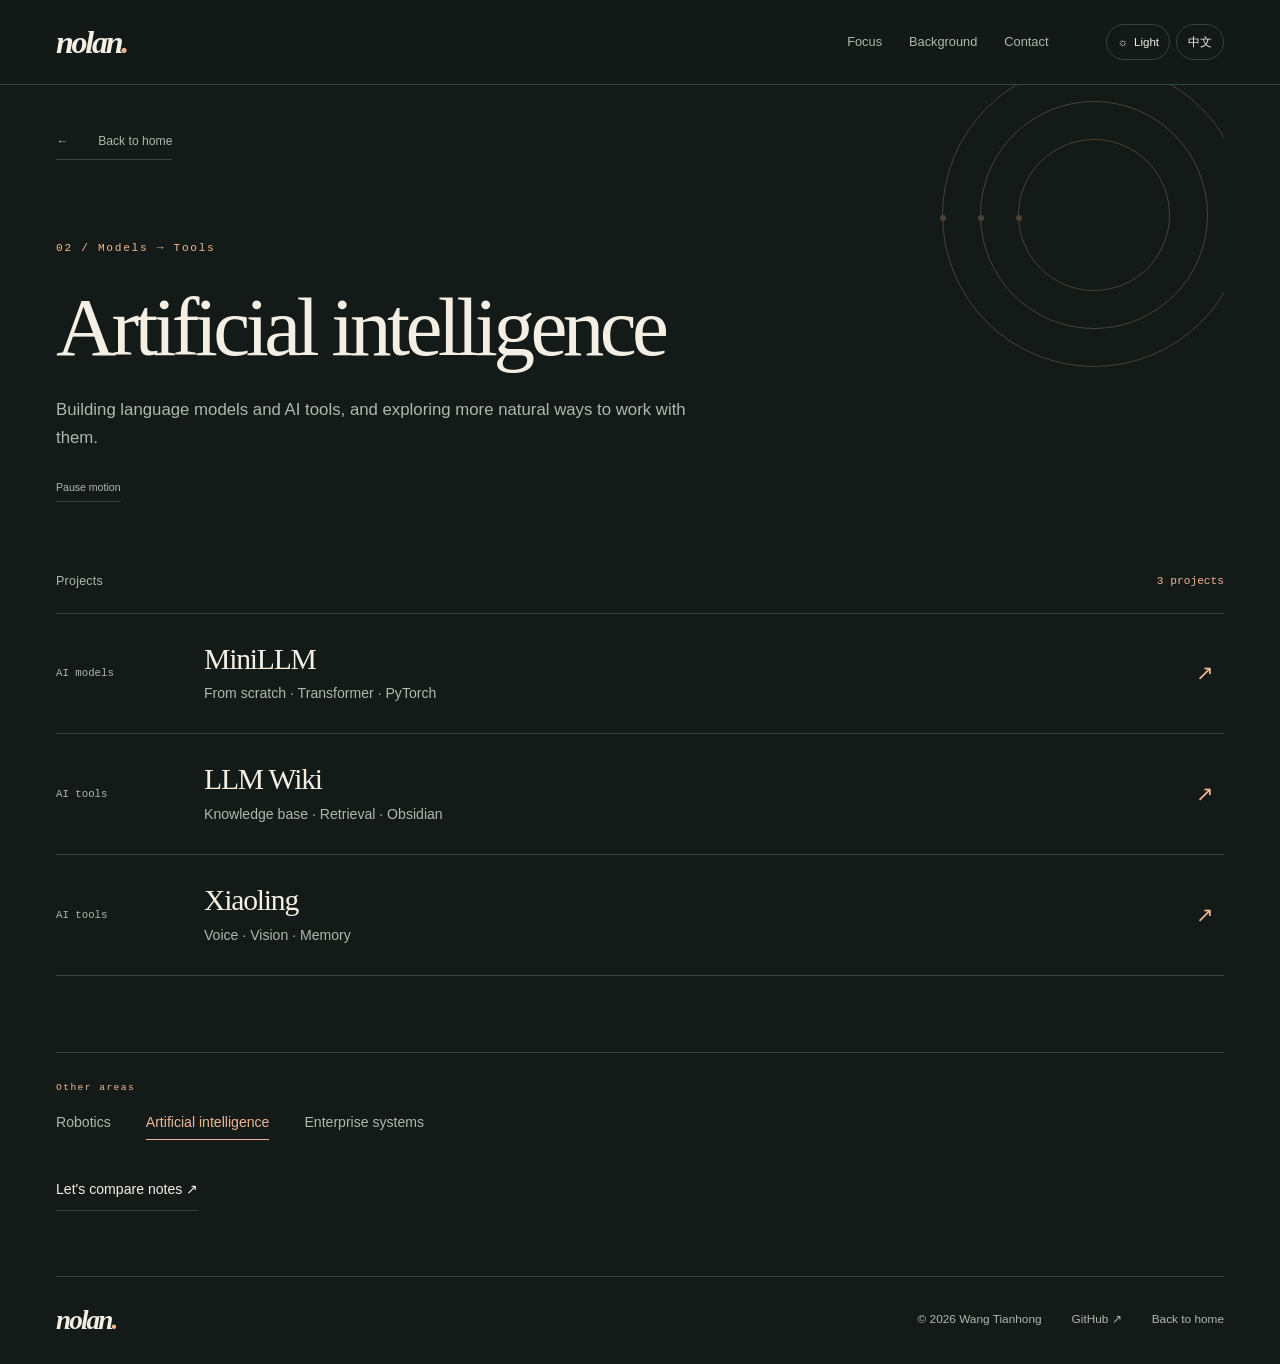
==== commit 357861bc: "Refine bilingual copy and add experience and collaboration logos" ====
--- a/ai.html
+++ b/ai.html
@@ -40,7 +40,7 @@
       <div class="direction-orbit" aria-hidden="true"><span></span><span></span><span></span></div>
       <p class="eyebrow">02 / <span data-i18n="directions.aiNote">Models → Tools</span></p>
       <h1 id="page-title" data-i18n="directions.ai">Artificial intelligence</h1>
-      <p class="direction-summary" data-i18n="directions.aiText">Language models, AI tools, and human–AI interaction.</p>
+      <p class="direction-summary" data-i18n="directions.aiText">Building language models and AI tools, and exploring more natural ways to work with them.</p>
       <button id="motion-toggle" class="page-motion" type="button" aria-pressed="false" data-i18n="motion.pause">Pause motion</button>
     </section>
     <section class="direction-projects" aria-labelledby="projects-title">
@@ -59,7 +59,7 @@
         <a href="systems.html" data-i18n="directions.systems">Enterprise systems</a>
       </div>
     </nav>
-    <a class="text-link page-contact" href="index.html#contact" data-i18n="page.contact">Get in touch ↗</a>
+    <a class="text-link page-contact" href="index.html#contact" data-i18n="page.contact">Let's compare notes ↗</a>
   </main>
   <footer class="footer wrap"><a class="brand" href="index.html" aria-label="Nolan home" data-i18n-aria-label="brand.home">nolan<span>.</span></a><span data-i18n="footer.copyright">© 2026 Wang Tianhong</span><a href="https://github.com/Nolanwangth" target="_blank" rel="noopener noreferrer">GitHub ↗</a><a href="index.html" data-i18n="page.back">Back to home</a></footer>
 </body>
--- a/style.css
+++ b/style.css
@@ -116,12 +116,12 @@
 .work-row:hover h3 { color: var(--accent); }
 .arrow { font-size: 1.3rem; color: var(--accent); transition: transform .3s ease; }
 .work-row:hover .arrow { transform: translate(3px, -3px); }
-.about { display: grid; grid-template-columns: minmax(0, 1fr) minmax(0, 1fr); gap: 9%; }
+.about { display: grid; grid-template-columns: minmax(0, 1fr) minmax(0, 1fr); column-gap: 9%; row-gap: 48px; }
 .about h2 { font-size: clamp(2.2rem, 3.5vw, 3.5rem); }
 .about-copy > p:last-child { max-width: 470px; color: var(--muted); font-size: .93rem; line-height: 1.85; }
 .background-list { align-self: center; }
 .background-label { color: var(--muted); font: .65rem/1.5 "SFMono-Regular", Consolas, monospace; letter-spacing: .1em; text-transform: uppercase; margin-bottom: 16px; }
-.education-row, .racing-note { display: grid; grid-template-columns: 56px minmax(0, 1fr); gap: 18px; border-top: 1px solid var(--line); padding: 23px 0; }
+.education-row { display: grid; grid-template-columns: 56px minmax(0, 1fr); gap: 18px; border-top: 1px solid var(--line); padding: 23px 0; }
 .degree-label { display: block; color: var(--accent); font: .6rem/1.5 "SFMono-Regular", Consolas, monospace; margin-bottom: 5px; }
 .school-mark { display: grid; place-items: center; width: 56px; height: 56px; padding: 6px; align-self: center; }
 .school-mark img { display: block; width: 100%; height: 100%; object-fit: contain; }
@@ -130,15 +130,22 @@
 [data-theme="dark"] .kit-mark .kit-light { display: none; }
 [data-theme="dark"] .kit-mark .kit-dark { display: block; }
 .cumt-mark img { border-radius: 50%; }
-.experience-group { margin-top: 36px; }
-.racing-note > span:first-child { color: var(--accent); font: .62rem/1.6 "SFMono-Regular", Consolas, monospace; padding-top: 3px; }
+.experience-group { grid-column: 1 / -1; margin-top: 24px; }
+.experience-list { display: grid; grid-template-columns: repeat(5, minmax(0, 1fr)); gap: 24px; margin: 0; padding: 0; list-style: none; }
+.company { display: flex; flex-direction: column; align-items: flex-start; gap: 12px; min-height: 122px; padding-top: 22px; border-top: 1px solid var(--line); }
+.company-mark { display: flex; align-items: center; width: 128px; max-width: 100%; height: 42px; }
+.company-mark img { display: block; width: 100%; height: 100%; object-fit: contain; object-position: left center; filter: brightness(0); opacity: .8; transition: opacity .25s; }
+[data-theme="dark"] .company-mark img { filter: brightness(0) invert(1); }
+.company-name { font-size: .77rem; line-height: 1.5; }
+.company-note { font: .6rem/1.5 "SFMono-Regular", Consolas, monospace; color: var(--muted); margin-top: -8px; }
+.company:hover .company-mark img { opacity: 1; }
+.company:hover .company-name { color: var(--accent); }
+
 .education-row h3 { font-size: 1rem; font-weight: 500; line-height: 1.45; margin-bottom: 4px; }
-.education-row p, .racing-note p { color: var(--muted); font-size: .77rem; margin-bottom: 0; }
-.racing-note { grid-template-columns: 82px minmax(0, 1fr) auto; padding-bottom: 0; }
-.racing-note strong { font-size: .83rem; font-weight: 500; }
-.racing-note > span:last-child { color: var(--accent); }
+.education-row p { color: var(--muted); font-size: .77rem; margin-bottom: 0; }
 .contact { display: grid; grid-template-columns: minmax(0, 1fr) minmax(0, 1fr); align-items: center; gap: 9%; }
 .contact h2 { font-size: clamp(2.5rem, 3.6vw, 3.6rem); margin: 0; }
+.contact-intro { max-width: 440px; margin: 22px 0 0; color: var(--muted); font-size: .93rem; line-height: 1.85; }
 .contact-list { font-style: normal; }
 .contact-list a { display: grid; grid-template-columns: minmax(0, 1fr) 20px; gap: 5px 16px; padding: 22px 0; border-bottom: 1px solid var(--line); }
 .contact-list a:first-child { border-top: 1px solid var(--line); }
@@ -196,15 +203,19 @@
 :lang(zh-CN) h1 em, :lang(zh-CN) h2 em { font-style: normal; }
 :lang(zh-CN) .hero-intro, :lang(zh-CN) .direction p, :lang(zh-CN) .about-copy > p:last-child { line-height: 2; }
 @media (max-width: 1000px) {
+  .experience-list { grid-template-columns: repeat(3, minmax(0, 1fr)); }
   .wrap { width: calc(100% - 64px); }
   .header nav { gap: 20px; margin-right: 12px; }
   .hero-inner { gap: 35px; grid-template-columns: minmax(0, 1fr) 235px; }
   .hero h1 { font-size: 4.6rem; }
   :lang(zh-CN) .hero h1 { font-size: 3.9rem; }
   .direction-grid { gap: 28px; }
-  .about, .contact { gap: 6%; }
+  .about { column-gap: 6%; }
+  .contact { gap: 6%; }
 }
 @media (max-width: 740px) {
+  .experience-list { grid-template-columns: repeat(2, minmax(0, 1fr)); gap: 20px; }
+  .experience-group { margin-top: 12px; }
   html { scroll-padding-top: 140px; }
   .wrap { width: calc(100% - 40px); }
   .header-inner { flex-wrap: wrap; gap: 12px; padding-block: 16px 12px; min-height: 0; }
